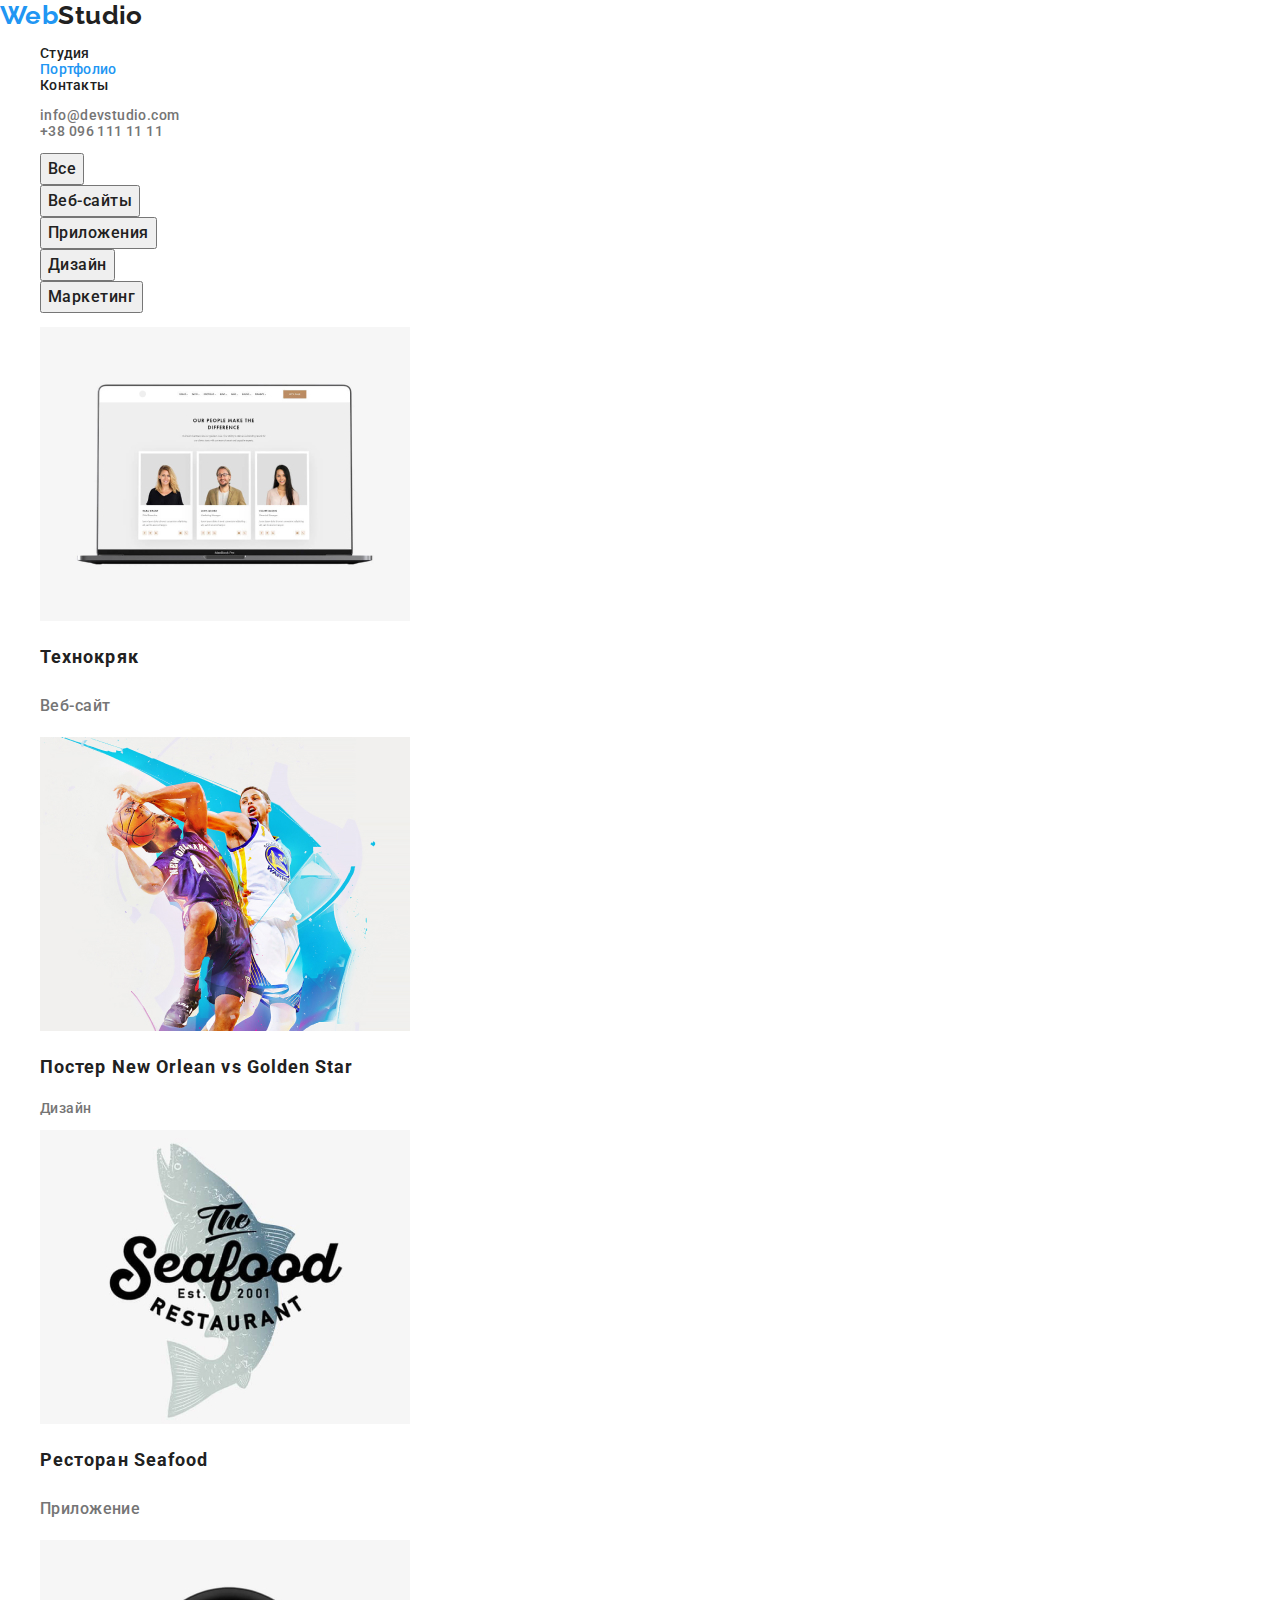
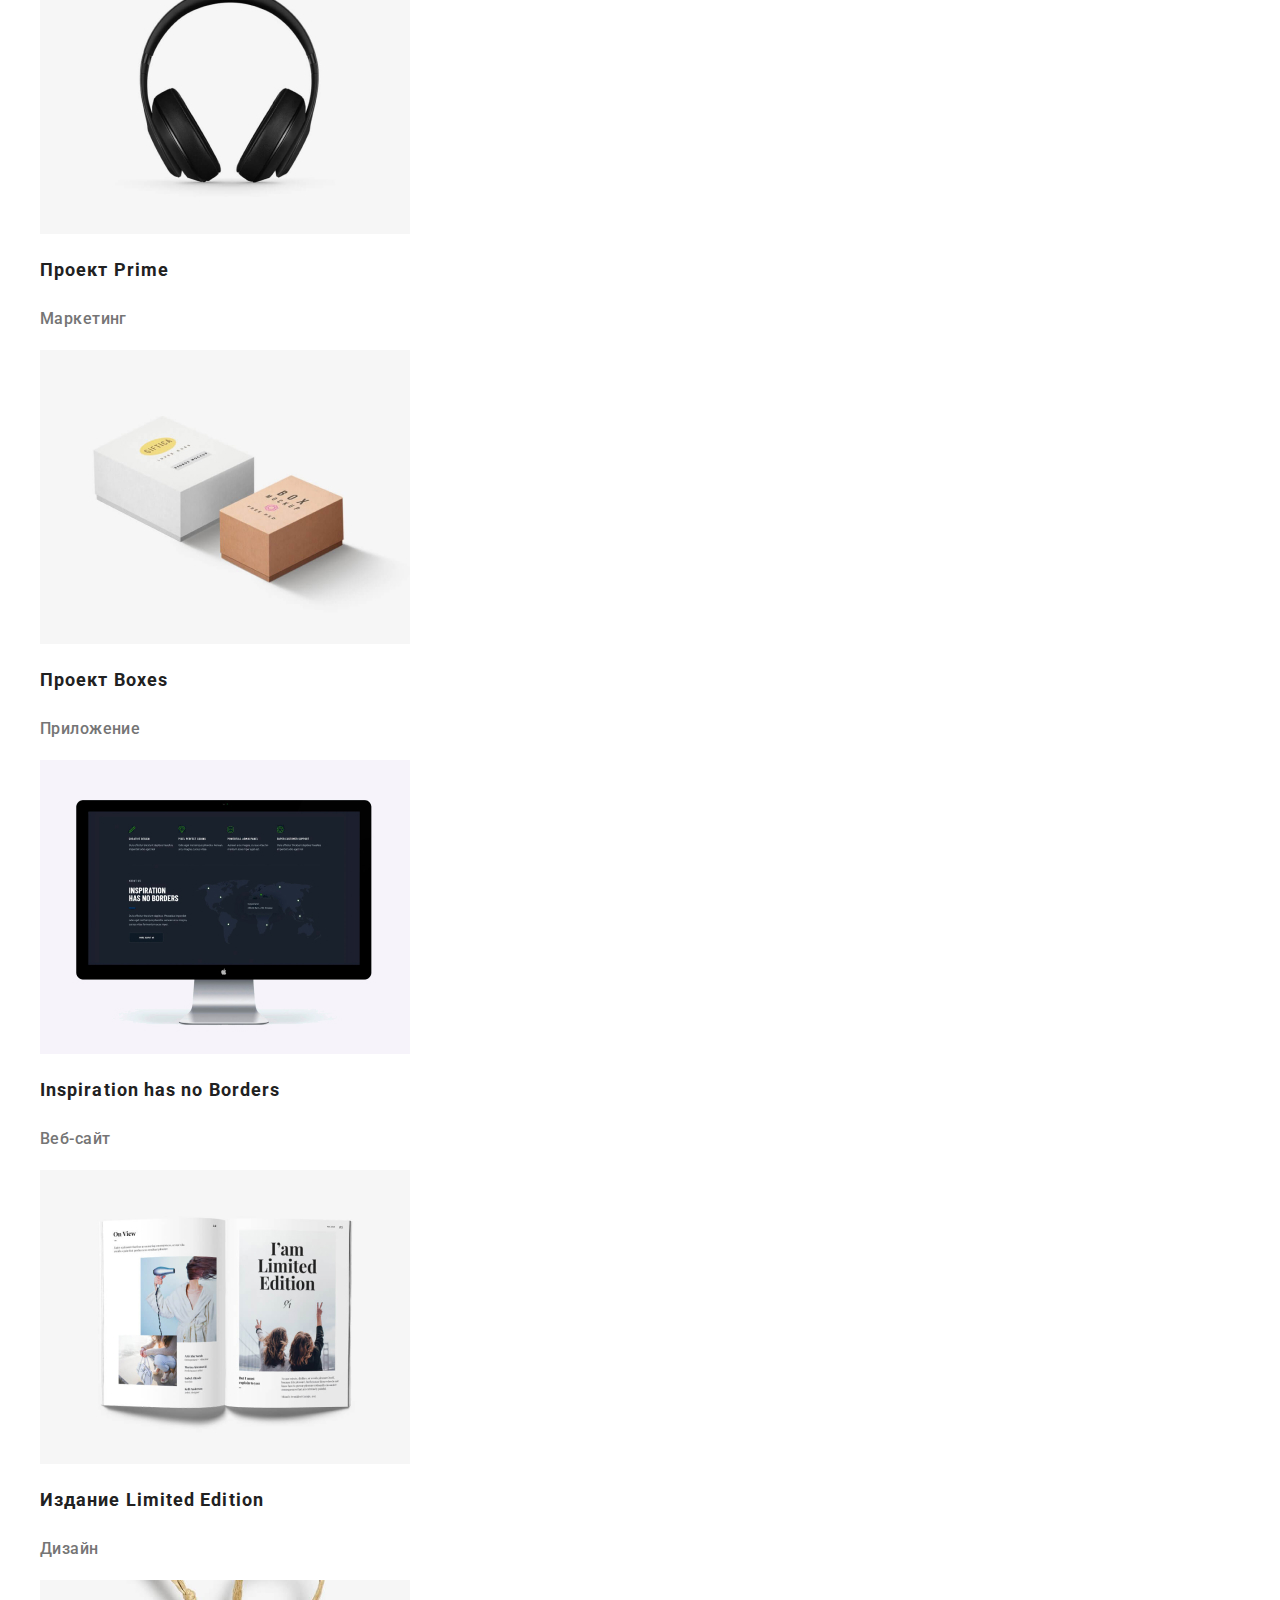
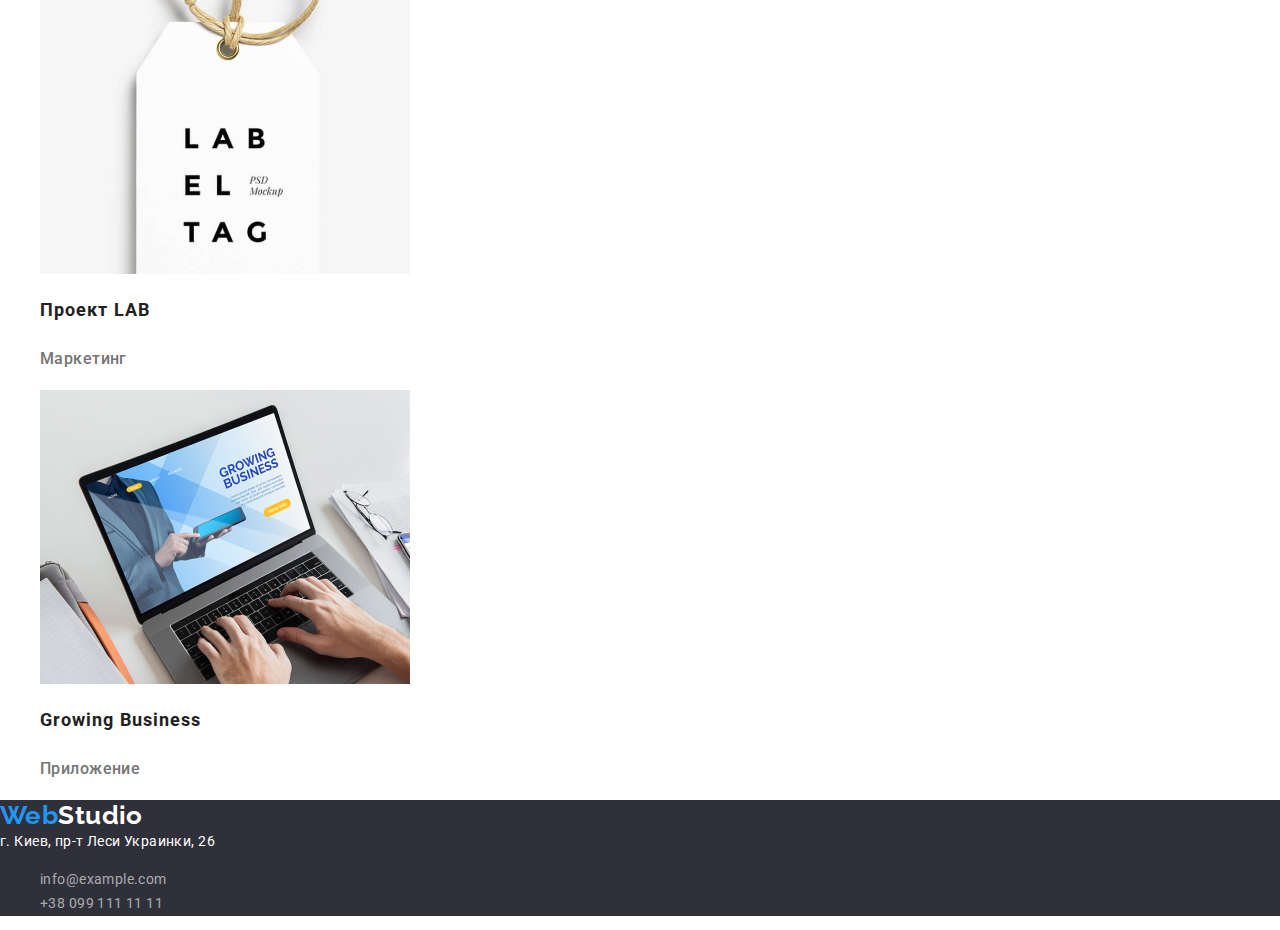
==== portfolio.html @ 25080ac5 "Копирует файлы с 2 ДЗ" ====
<!DOCTYPE html>
<html lang="ru">
<head>
    <meta charset="UTF-8">
    <meta name="viewport" content="width=device-width, initial-scale=1.0">
    <title>Portfolio</title>
    <link rel="stylesheet" href="https://cdnjs.cloudflare.com/ajax/libs/modern-normalize/1.0.0/modern-normalize.min.css">
    <link rel="preconnect" href="https://fonts.gstatic.com">
    <link href="https://fonts.googleapis.com/css2?family=Raleway:wght@700&family=Roboto:wght@400;500;700;900&display=swap"
        rel="stylesheet">
    <link rel="stylesheet" href="./css/styles.css">
</head>
<body>
    <header>
    
        <nav>
            <a href="./index.html" class="logo list"> <span class="blue">Web</span>Studio</a>
            <ul class="site-nav list">
                <li>
                    <a href="./index.html" class="link list">Студия</a>
                </li>
                <li>
                    <a href="./Portfolio.html" class="link current list">Портфолио</a>
                </li>
                <li>
                    <a href="" class="link list">Контакты</a>
                </li>
            </ul>
        </nav>
    
        <ul class="auth-nav list">
            <li>
                <a href="mailto:info@devstudio.com" class="contacts-top list">info@devstudio.com</a>
            </li>
            <li>
                <a href="tel:380961111111" class="contacts-top list">+38 096 111 11 11</a>
            </li>
        </ul>
    </header>
    <main>

        <section class="section">
            <h1 class="title-none">Портфолио</h1>

            <!-- Кнопки-фильтры -->
            <ul class="radio-button list">
                <li>
                    <button type="button" class="filter">Все</button>
                </li>
                <li>
                    <button type="button" class="filter">Веб-сайты</button>
                </li>
                <li>
                    <button type="button" class="filter">Приложения</button>
                </li>
                <li>
                    <button type="button" class="filter">Дизайн</button>
                </li>
                <li>
                    <button type="button" class="filter">Маркетинг</button>
                </li>
            </ul>

            <!-- Примеры -->
            <ul class="portfolio list">
                <li>
                    <a href="" class="portfolio-example list">
                        <img src="./images/Tech-crack.jpg" alt="Ноутбук на котором открыт сайт" width="370">
                        <h2 class="project-name">Технокряк</h2>
                        <p class="text project-type">Веб-сайт</p>
                    </a>
                </li>
                <li>
                    <a href="" class="portfolio-example list">
                        <img src="./images/Poster.jpg" alt="Постер с двумя баскетболистами" width="370">
                        <h2 class="project-name">Постер New Orlean vs Golden Star</h2>
                        <p class="text">Дизайн</p>
                    </a>
                </li>
                <li>
                    <a href="" class="portfolio-example list">
                        <img src="./images/Restaurant.jpg" alt="Логотип ресторана в форме рыбы  " width="370">
                        <h2 class="project-name">Ресторан Seafood</h2>
                        <p class="text project-type">Приложение</p>
                    </a>
                </li>
                <li>
                    <a href="" class="portfolio-example list">
                        <img src="./images/Project-Prime.jpg" alt="Наущники набалдашники" width="370">
                        <h2 class="project-name">Проект Prime</h2>
                        <p class="text project-type">Маркетинг</p>
                    </a>
                </li>
                <li>
                    <a href="" class="portfolio-example list">
                        <img src="./images/Project-Boxes.jpg" alt="Две коробки" width="370">
                        <h2 class="project-name">Проект Boxes</h2>
                        <p class="text project-type">Приложение</p>
                    </a>
                </li>
                <li>
                    <a href="" class="portfolio-example list">
                        <img src="./images/Inspiration.jpg" alt="Монитор компютера" width="370">
                        <h2 class="project-name">Inspiration has no Borders</h2>
                        <p class="text project-type">Веб-сайт</p>
                    </a>
                </li>
                <li>
                    <a href="" class="portfolio-example list">
                        <img src="./images/Edition.jpg" alt="Журнал" width="370">
                        <h2 class="project-name">Издание Limited Edition</h2>
                        <p class="text project-type">Дизайн</p>
                    </a>
                </li>
                <li>
                    <a href="" class="portfolio-example list">
                        <img src="./images/Project-LAB.jpg" alt="Бирка" width="370">
                        <h2 class="project-name">Проект LAB</h2>
                        <p class="text project-type">Маркетинг</p>
                    </a>
                </li>
                <li>
                    <a href="" class="portfolio-example list">
                        <img src="./images/Growing.jpg" alt="Руки печатающие на ноутбуке" width="370">
                        <h2 class="project-name">Growing Business</h2>
                        <p class="text project-type">Приложение</p>
                    </a>
                </li>
            </ul>

        </section>
    </main>

    <footer class="footer">
        <a href="./index.html" class="logo bottom list"> <span class="blue">Web</span>Studio</a>
    
        <address class="address">
            г. Киев, пр-т Леси Украинки, 26
        </address>
    
        <ul class="contacts list">
            <li>
                <a href="mailto:info@example.com" class="address contacts-text list">info@example.com</a>
            </li>
            <li>
                <a href="tel:380991111111" class="address contacts-text list">+38 099 111 11 11</a>
            </li>
        </ul>
    
    </footer>

</body>
</html>
---- css/styles.css ----
:root {
  --primary-text-color: #212121;
  --text-color: #757575;
  --accent-color: #2196f3;
  --primary-white-color: #ffffff;
  --another-color: rgba(255, 255, 255, 0.6);
  --secondary-bg-color: #f5f4fa;
  --another-bg-color: #2f303a;

  --primary-font-size: 14px;
  --special-font-weight: 500;
}

body {
  background-color: var(--primary-white-color);
  color: var(--primary-text-color);

  font-size: var(--primary-font-size);
  font-weight: var(--special-font-weight);
  font-family: Roboto, sans-serif;
  letter-spacing: 0.03em;
}

/*Для сброса*/
.list {
  list-style: none;
  text-decoration: none;
}

/*Для скрытия*/
.title-none {
  display: none;
}

/*Логотип*/
.logo {
  color: var(--primary-text-color);
  font-family: Raleway, cursive;

  font-weight: 700;
  font-size: 26px;
  line-height: 1.19;
}

.logo .blue {
  color: var(--accent-color);
}

.logo.bottom {
  color: var(--primary-white-color);
}

/*Навигация сайта*/
.site-nav .link {
  color: var(--primary-text-color);

  line-height: 1.14px;
  letter-spacing: 0.02em;
}

.site-nav .link:hover,
.site-nav .link:focus {
  color: var(--accent-color);
}

.site-nav .link.current {
  color: var(--accent-color);
}

/*Контакты в хедере*/
.contacts-top:hover,
.contacts-top:focus {
  color: var(--accent-color);
}

.contacts-top {
  color: var(--text-color);
}

/*Герой*/
.hero-title {
  color: var(--primary-white-color);

  font-weight: 900;
  font-size: 44px;
  line-height: 1.36;
  text-align: center;
  letter-spacing: 0.06em;
  text-transform: uppercase;
}

.hero {
  background-color: var(--another-bg-color);
}

/*Секции*/
.text {
  color: var(--text-color);
}

.section.team {
  background-color: var(--secondary-bg-color);
}

.team .card {
  background-color: var(--primary-white-color);
}

.section-title {
  font-size: 36px;
  line-height: 1.67;
  text-align: center;
}

.title {
  font-size: inherit;
  line-height: 1.14;
  text-transform: uppercase;
}

.text.quality {
  font-weight: 400;
  line-height: 1.71;
}

.card {
  font-weight: 400;
  font-size: 16px;
  line-height: 1.18;
  text-align: center;
}
.team-name {
  font-weight: var(--special-font-weight);
  font-size: 16px;
}

/*Футер*/
.footer {
  background-color: var(--another-bg-color);
}

.address {
  color: var(--primary-white-color);

  font-style: normal;
  font-weight: 400;
  line-height: 1.71;
}

.address.contacts-text {
  color: var(--another-color);
}

.contacts-text:hover,
.contacts-text:focus {
  color: var(--accent-color);
}

/*Кнопки*/
.button {
  color: var(--primary-white-color);
  background-color: var(--accent-color);

  font-family: inherit;
  font-weight: 700;
  font-size: 16px;
  line-height: 1.87;
  text-align: center;
  letter-spacing: 0.06em;
}

.radio-button {
  background-color: var(--primary-white-color);
}

.radio-button .filter {
  color: var(--primary-text-color);

  font-family: inherit;
  font-weight: var(--special-font-weight);
  font-size: 16px;
  line-height: 1.62;
  letter-spacing: 0.03em;
}

.filter:hover,
.filter:focus {
  background-color: var(--accent-color);
  color: var(--primary-white-color);
}

/*Карточки портфолио*/
.portfolio-example {
  color: var(--primary-text-color);
  background-color: var(--primary-white-color);
}

.project-name {
  font-size: 18px;
  line-height: 2;
  letter-spacing: 0.06em;
}

.project-type {
  font-size: 16px;
  line-height: 1.87;
}
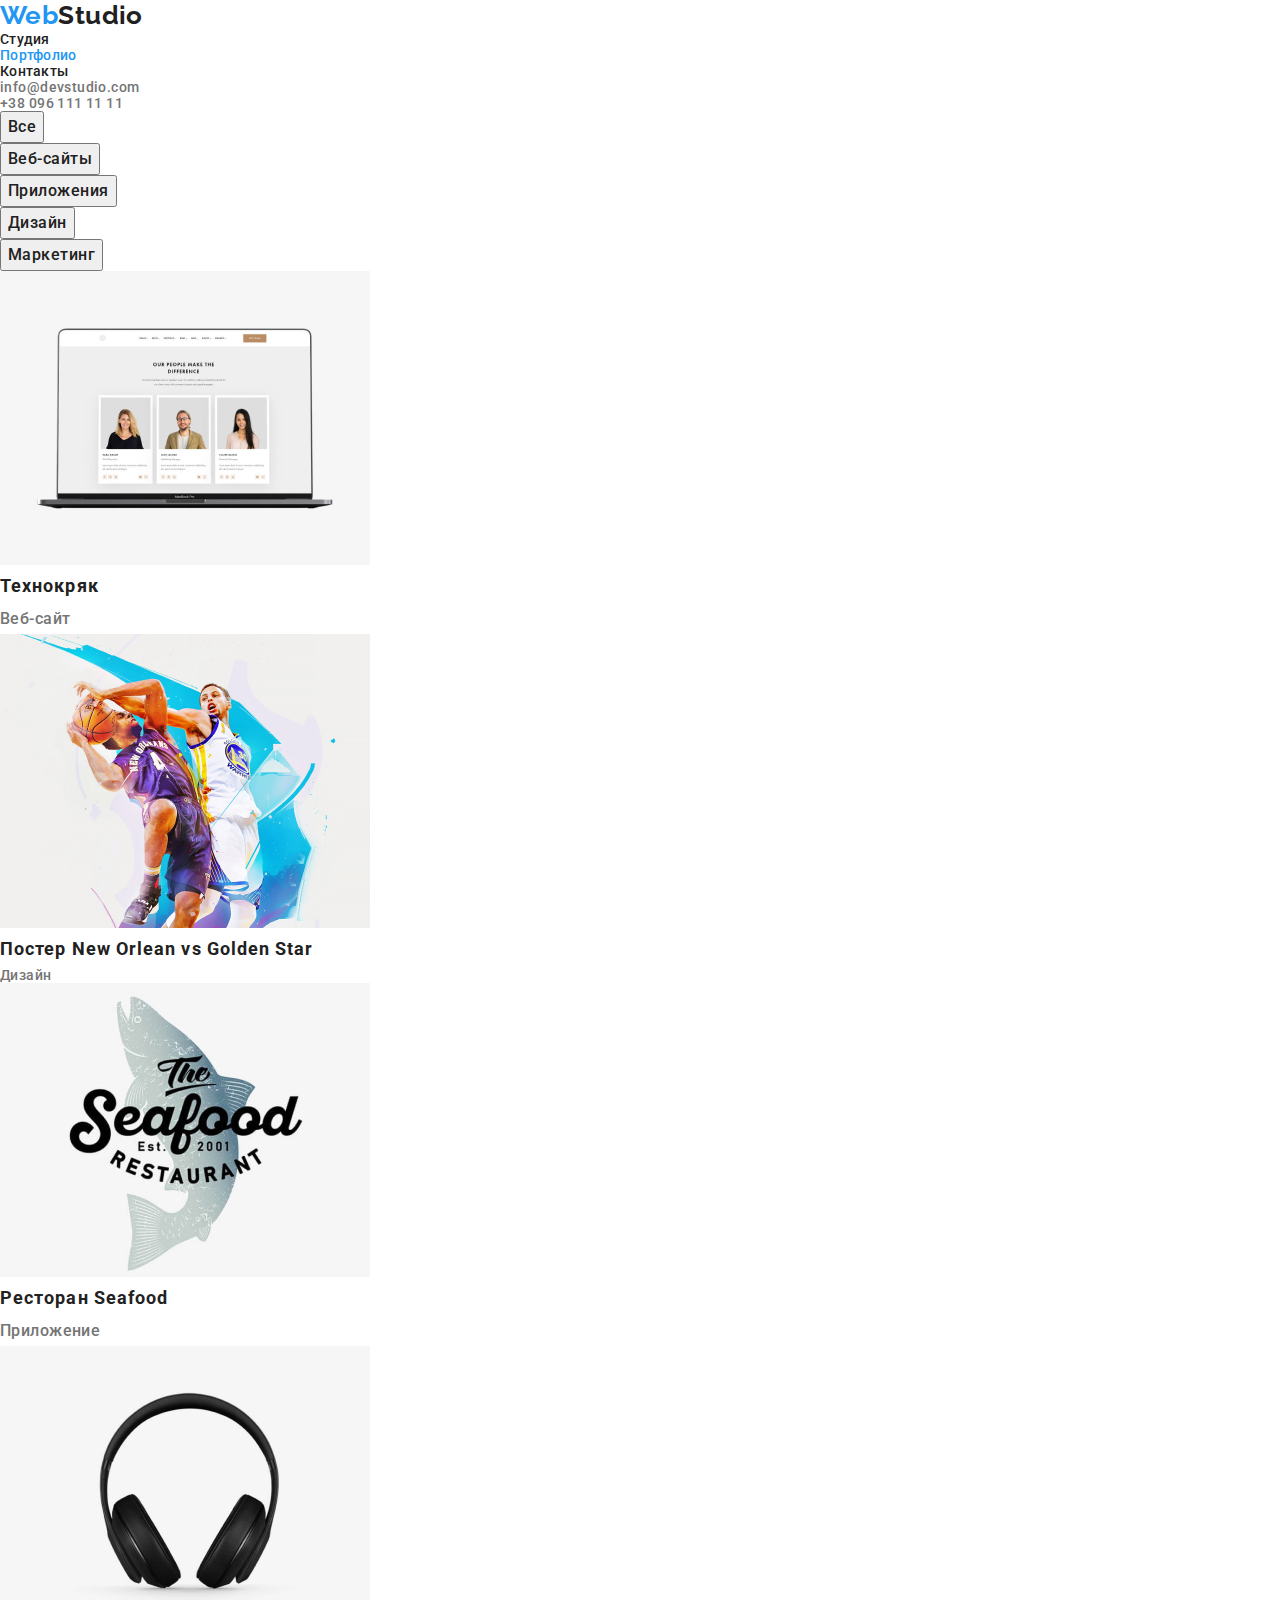
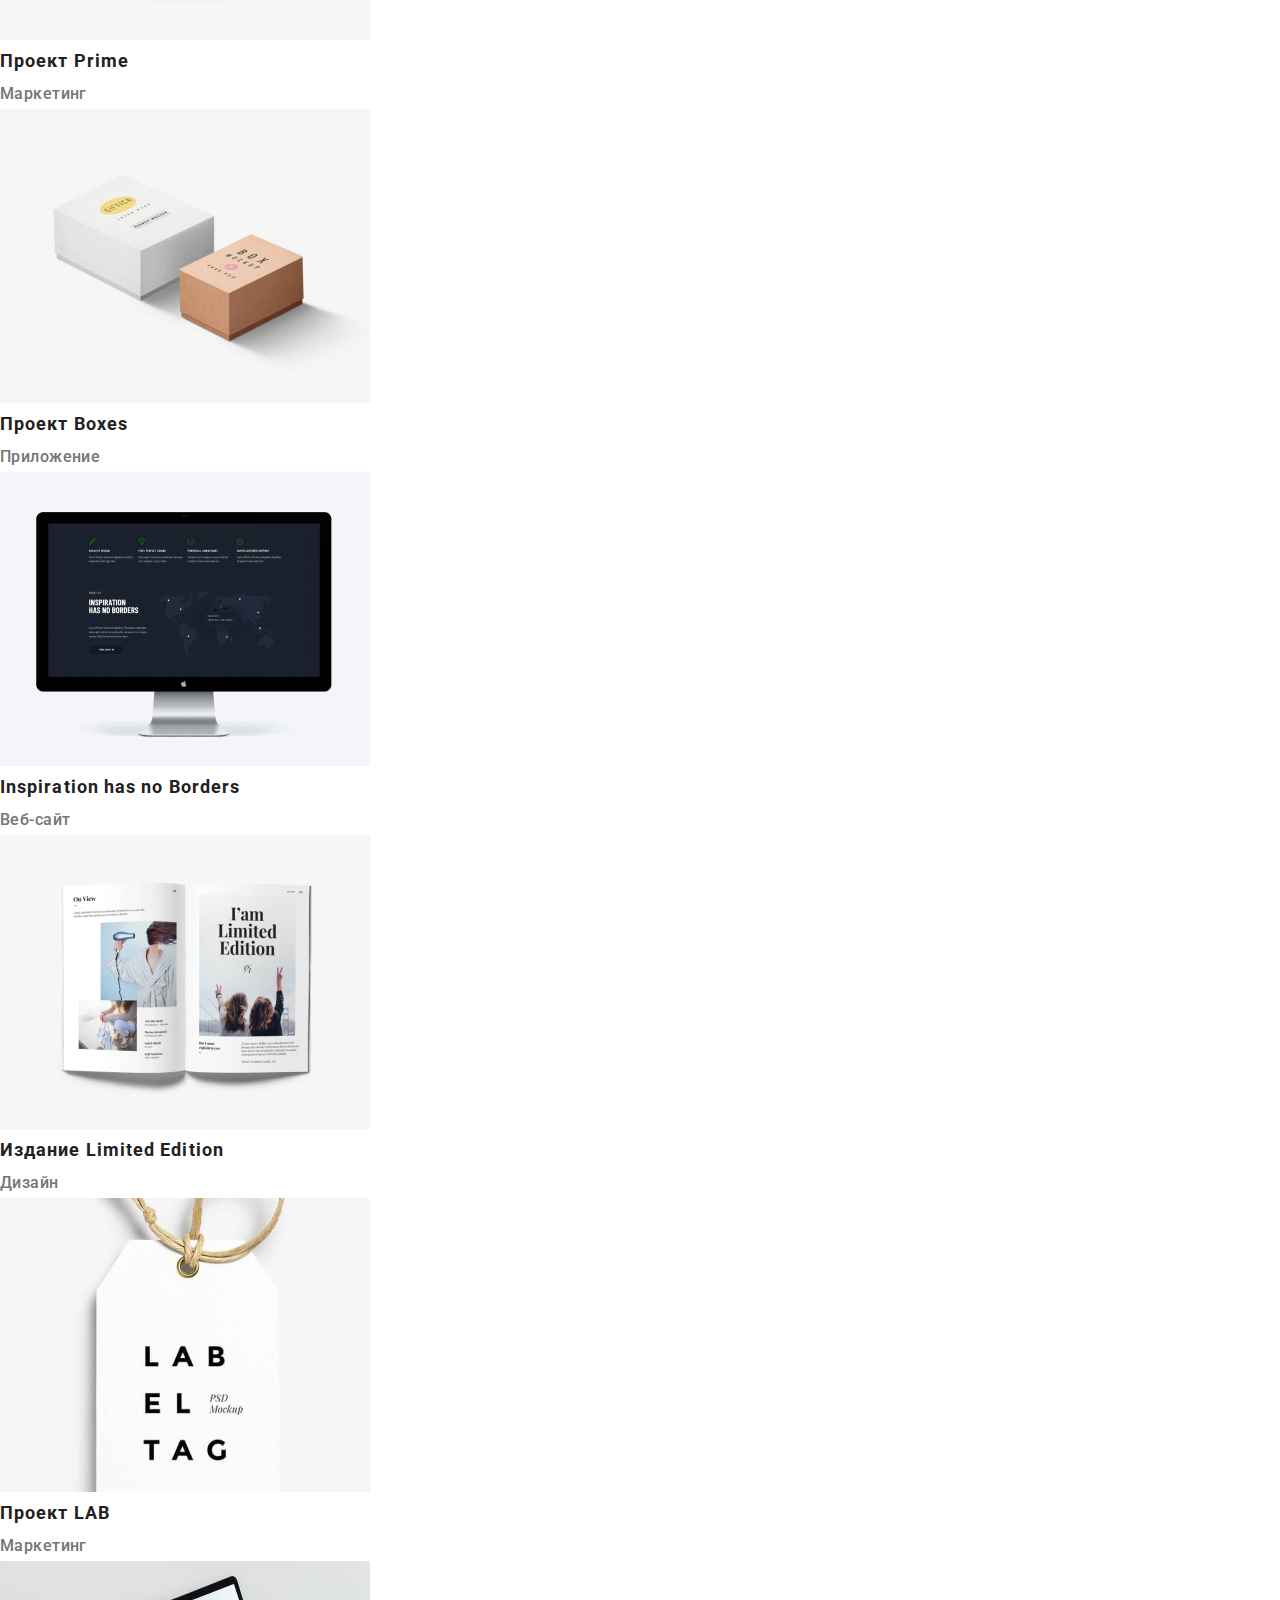
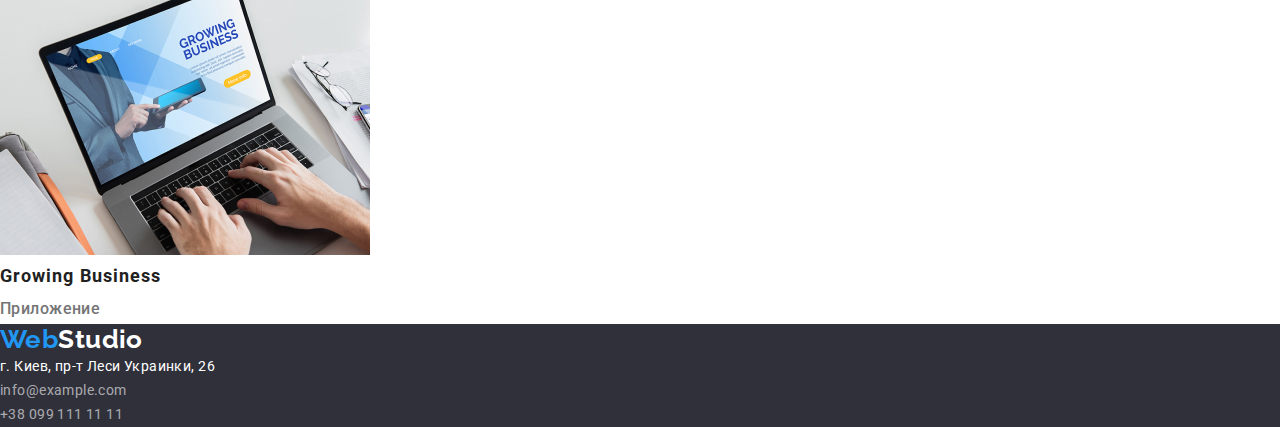
==== commit 7484e135: "CSS reset" ====
--- a/portfolio.html
+++ b/portfolio.html
@@ -40,7 +40,7 @@
     <main>
 
         <section class="section">
-            <h1 class="title-none">Портфолио</h1>
+            <h1 class="visually-hidden">Портфолио</h1>
 
             <!-- Кнопки-фильтры -->
             <ul class="radio-button list">
--- a/css/styles.css
+++ b/css/styles.css
@@ -21,6 +21,20 @@
   letter-spacing: 0.03em;
 }
 
+ul {
+  margin-top: 0;
+  margin-bottom: 0;
+  padding-left: 0;
+}
+
+h1,
+h2,
+h3,
+p {
+  margin-top: 0;
+  margin-bottom: 0;
+}
+
 /*Для сброса*/
 .list {
   list-style: none;
@@ -28,8 +42,12 @@
 }
 
 /*Для скрытия*/
-.title-none {
-  display: none;
+.visually-hidden {
+  position: absolute;
+  clip: rect(0 0 0 0);
+  width: 1px;
+  height: 1px;
+  margin: -1px;
 }
 
 /*Логотип*/
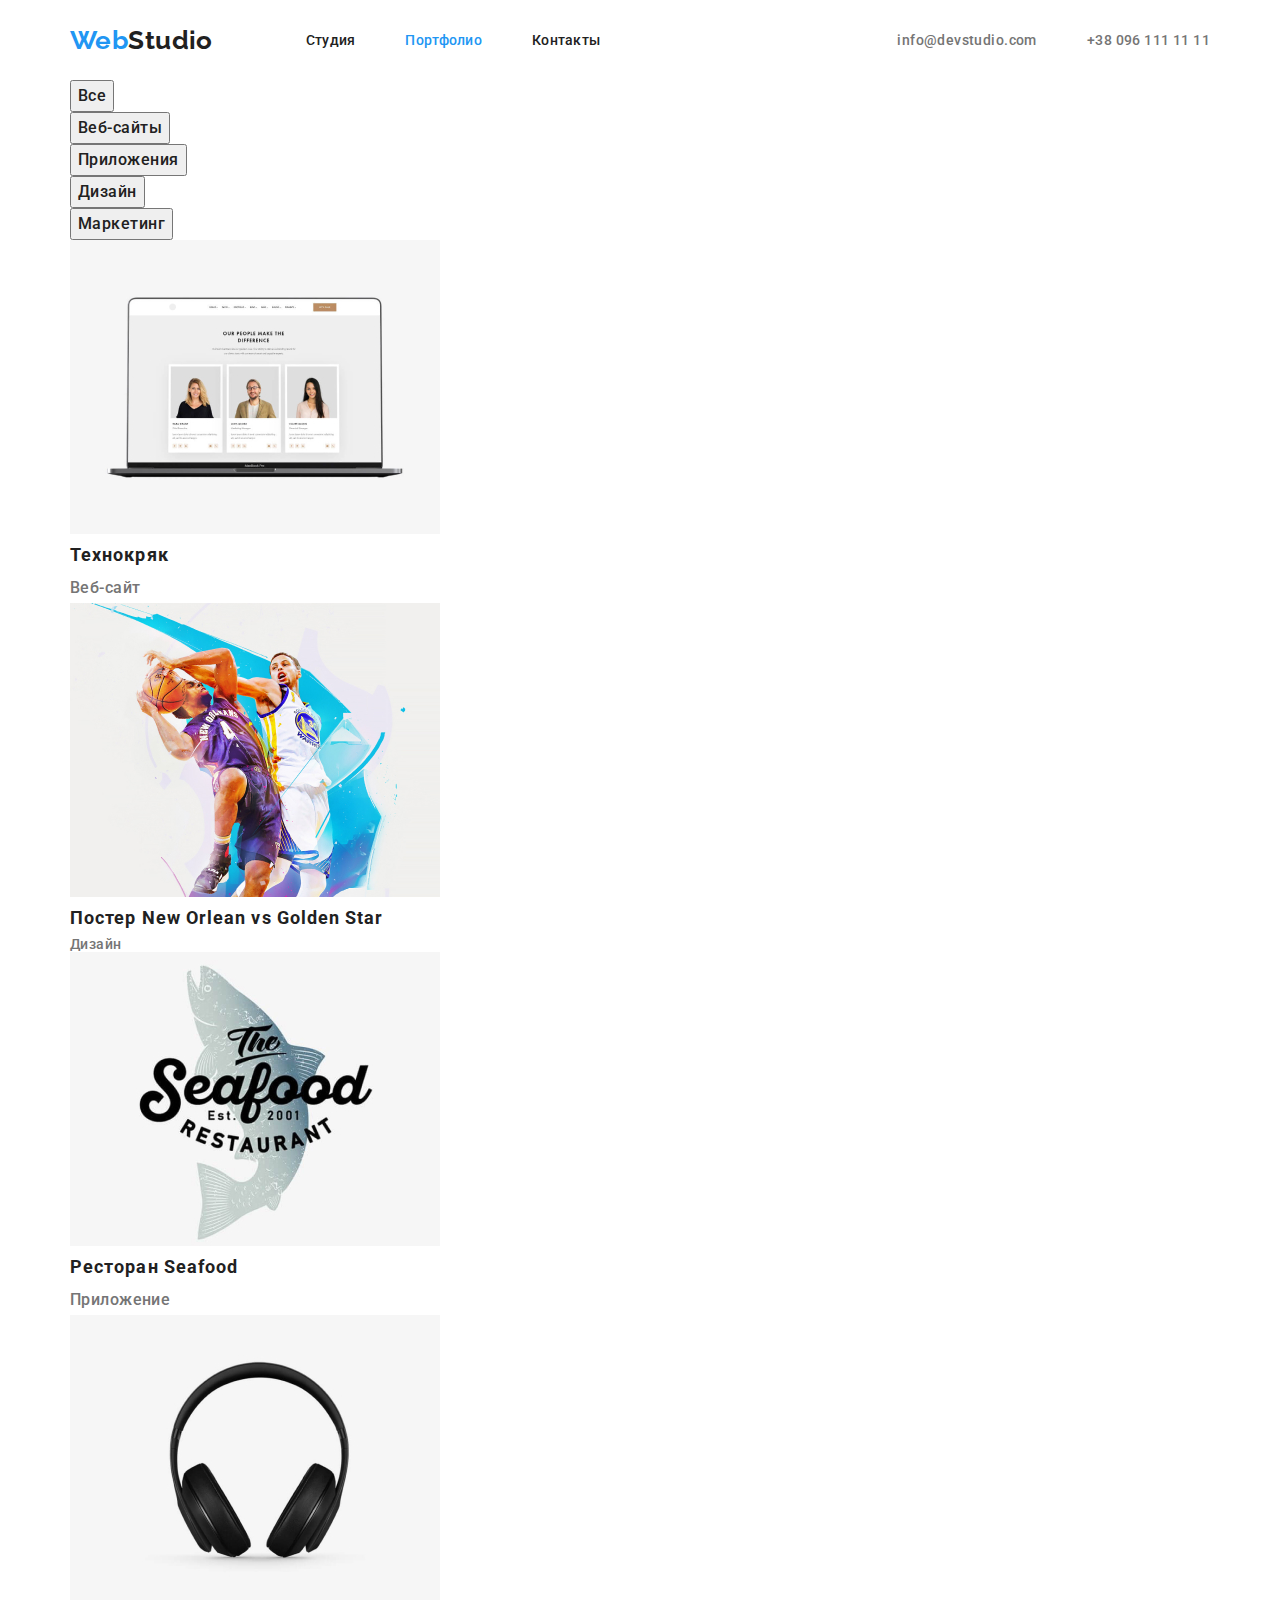
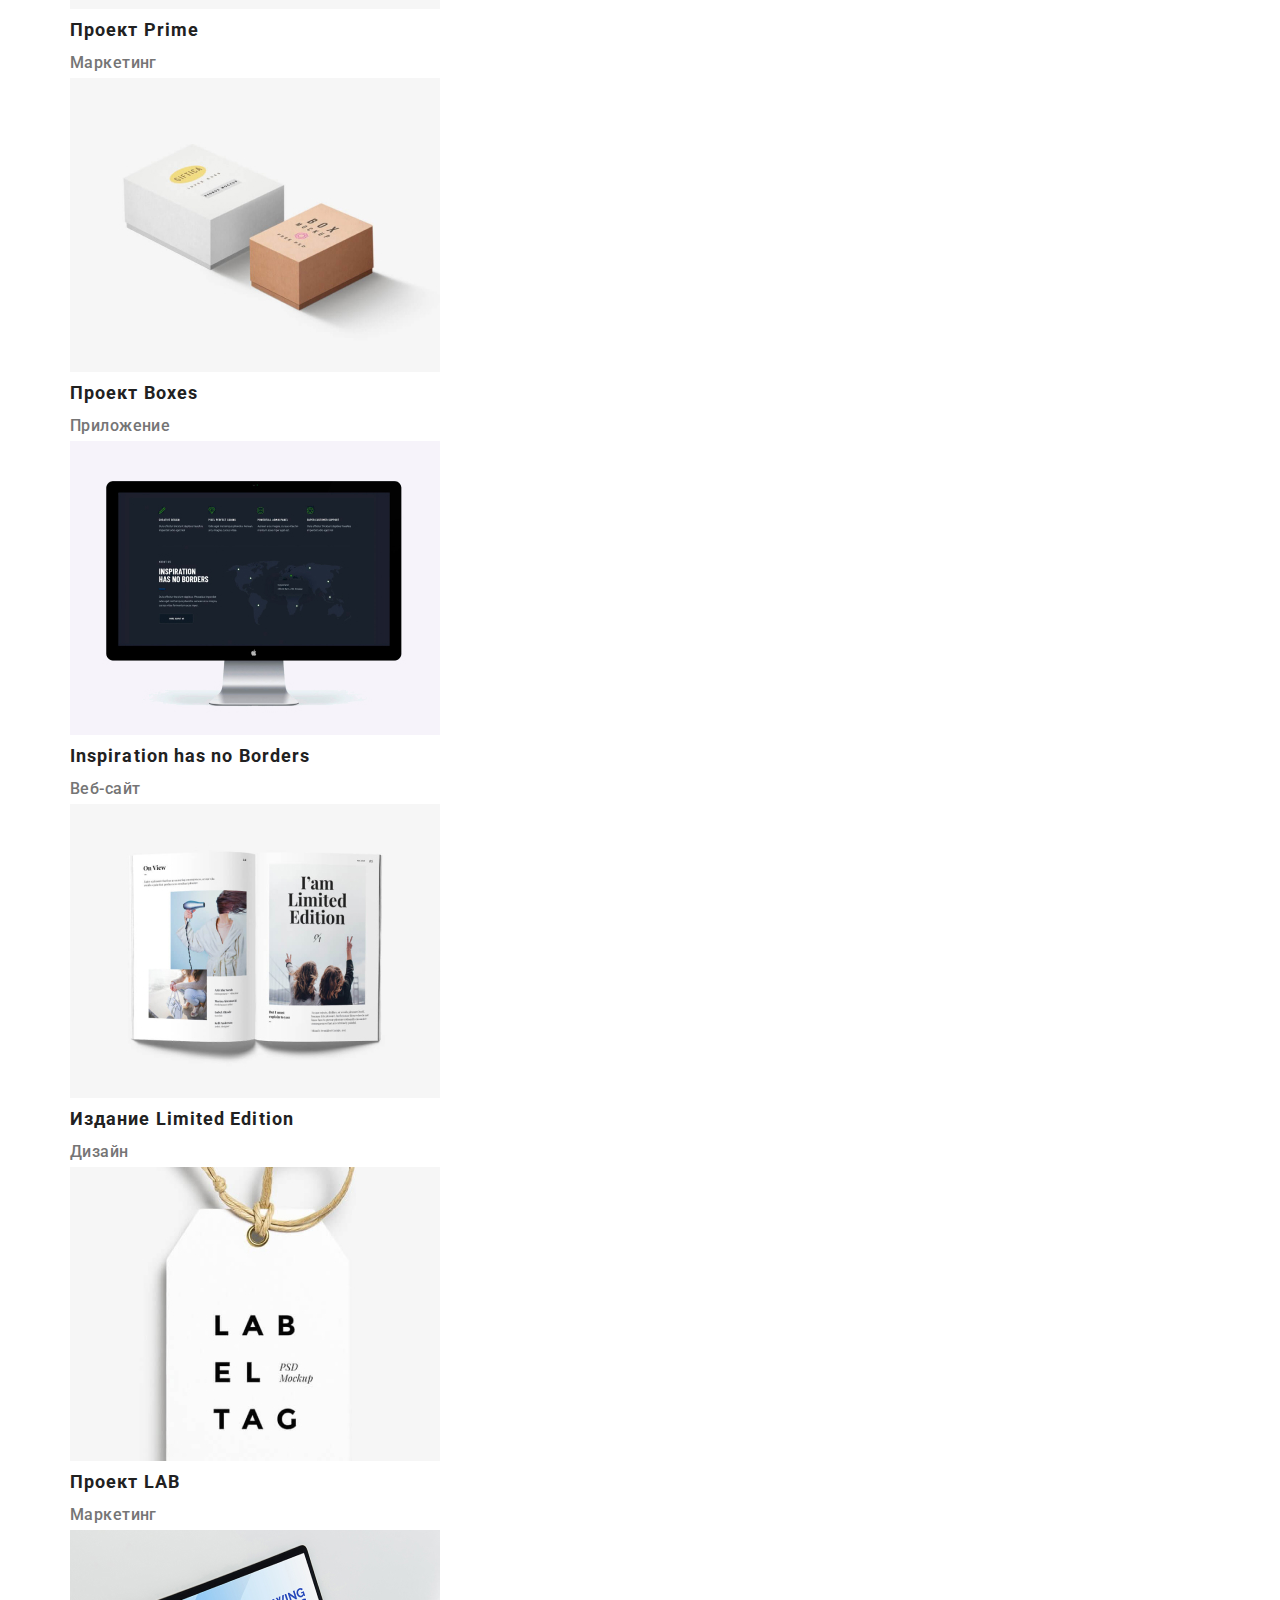
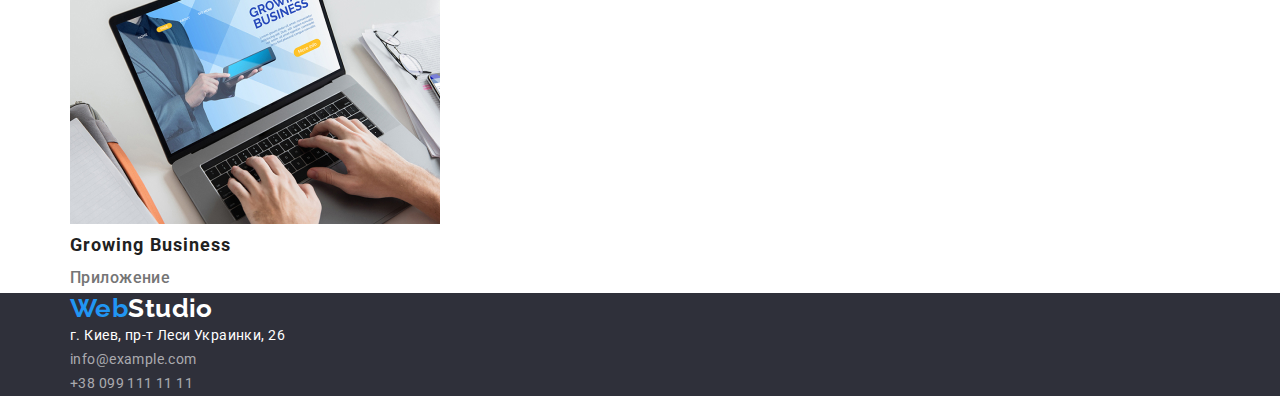
==== commit 0b73abf7: "Оформляет header по ДЗ 3" ====
--- a/portfolio.html
+++ b/portfolio.html
@@ -11,142 +11,147 @@
     <link rel="stylesheet" href="./css/styles.css">
 </head>
 <body>
-    <header>
-    
-        <nav>
-            <a href="./index.html" class="logo list"> <span class="blue">Web</span>Studio</a>
-            <ul class="site-nav list">
-                <li>
-                    <a href="./index.html" class="link list">Студия</a>
-                </li>
-                <li>
-                    <a href="./Portfolio.html" class="link current list">Портфолио</a>
-                </li>
-                <li>
-                    <a href="" class="link list">Контакты</a>
-                </li>
-            </ul>
-        </nav>
-    
-        <ul class="auth-nav list">
-            <li>
-                <a href="mailto:info@devstudio.com" class="contacts-top list">info@devstudio.com</a>
-            </li>
-            <li>
-                <a href="tel:380961111111" class="contacts-top list">+38 096 111 11 11</a>
-            </li>
-        </ul>
+    <header class="header">
+        <div class="container">
+            <nav class="common-nav">
+                <a href="./index.html" class="logo top list"> <span class="blue">Web</span>Studio</a>
+                <ul class="site-nav list">
+                    <li class="item">
+                        <a href="./index.html" class="link list">Студия</a>
+                    </li>
+                    <li class="item">
+                        <a href="./Portfolio.html" class="link current list">Портфолио</a>
+                    </li>
+                    <li class="item">
+                        <a href="" class="link list">Контакты</a>
+                    </li>
+                </ul>
+
+                <ul class="auth-nav list">
+                    <li class="item">
+                        <a href="mailto:info@devstudio.com" class="contacts-top list">info@devstudio.com</a>
+                    </li>
+                    <li class="item">
+                        <a href="tel:380961111111" class="contacts-top list">+38 096 111 11 11</a>
+                    </li>
+                </ul>
+            </nav>
+        
+        </div>
     </header>
+
     <main>
 
         <section class="section">
-            <h1 class="visually-hidden">Портфолио</h1>
+            <div class="container">
+                <h1 class="visually-hidden">Портфолио</h1>
 
-            <!-- Кнопки-фильтры -->
-            <ul class="radio-button list">
-                <li>
-                    <button type="button" class="filter">Все</button>
-                </li>
-                <li>
-                    <button type="button" class="filter">Веб-сайты</button>
-                </li>
-                <li>
-                    <button type="button" class="filter">Приложения</button>
-                </li>
-                <li>
-                    <button type="button" class="filter">Дизайн</button>
-                </li>
-                <li>
-                    <button type="button" class="filter">Маркетинг</button>
-                </li>
-            </ul>
+                <!-- Кнопки-фильтры -->
+                <ul class="radio-button list">
+                    <li>
+                        <button type="button" class="filter">Все</button>
+                    </li>
+                    <li>
+                        <button type="button" class="filter">Веб-сайты</button>
+                    </li>
+                    <li>
+                        <button type="button" class="filter">Приложения</button>
+                    </li>
+                    <li>
+                        <button type="button" class="filter">Дизайн</button>
+                    </li>
+                    <li>
+                        <button type="button" class="filter">Маркетинг</button>
+                    </li>
+                </ul>
 
-            <!-- Примеры -->
-            <ul class="portfolio list">
-                <li>
-                    <a href="" class="portfolio-example list">
-                        <img src="./images/Tech-crack.jpg" alt="Ноутбук на котором открыт сайт" width="370">
-                        <h2 class="project-name">Технокряк</h2>
-                        <p class="text project-type">Веб-сайт</p>
-                    </a>
-                </li>
-                <li>
-                    <a href="" class="portfolio-example list">
-                        <img src="./images/Poster.jpg" alt="Постер с двумя баскетболистами" width="370">
-                        <h2 class="project-name">Постер New Orlean vs Golden Star</h2>
-                        <p class="text">Дизайн</p>
-                    </a>
-                </li>
-                <li>
-                    <a href="" class="portfolio-example list">
-                        <img src="./images/Restaurant.jpg" alt="Логотип ресторана в форме рыбы  " width="370">
-                        <h2 class="project-name">Ресторан Seafood</h2>
-                        <p class="text project-type">Приложение</p>
-                    </a>
-                </li>
-                <li>
-                    <a href="" class="portfolio-example list">
-                        <img src="./images/Project-Prime.jpg" alt="Наущники набалдашники" width="370">
-                        <h2 class="project-name">Проект Prime</h2>
-                        <p class="text project-type">Маркетинг</p>
-                    </a>
-                </li>
-                <li>
-                    <a href="" class="portfolio-example list">
-                        <img src="./images/Project-Boxes.jpg" alt="Две коробки" width="370">
-                        <h2 class="project-name">Проект Boxes</h2>
-                        <p class="text project-type">Приложение</p>
-                    </a>
-                </li>
-                <li>
-                    <a href="" class="portfolio-example list">
-                        <img src="./images/Inspiration.jpg" alt="Монитор компютера" width="370">
-                        <h2 class="project-name">Inspiration has no Borders</h2>
-                        <p class="text project-type">Веб-сайт</p>
-                    </a>
-                </li>
-                <li>
-                    <a href="" class="portfolio-example list">
-                        <img src="./images/Edition.jpg" alt="Журнал" width="370">
-                        <h2 class="project-name">Издание Limited Edition</h2>
-                        <p class="text project-type">Дизайн</p>
-                    </a>
-                </li>
-                <li>
-                    <a href="" class="portfolio-example list">
-                        <img src="./images/Project-LAB.jpg" alt="Бирка" width="370">
-                        <h2 class="project-name">Проект LAB</h2>
-                        <p class="text project-type">Маркетинг</p>
-                    </a>
-                </li>
-                <li>
-                    <a href="" class="portfolio-example list">
-                        <img src="./images/Growing.jpg" alt="Руки печатающие на ноутбуке" width="370">
-                        <h2 class="project-name">Growing Business</h2>
-                        <p class="text project-type">Приложение</p>
-                    </a>
-                </li>
-            </ul>
-
+                <!-- Примеры -->
+                <ul class="portfolio list">
+                    <li>
+                        <a href="" class="portfolio-example list">
+                            <img src="./images/Tech-crack.jpg" alt="Ноутбук на котором открыт сайт" width="370">
+                            <h2 class="project-name">Технокряк</h2>
+                            <p class="text project-type">Веб-сайт</p>
+                        </a>
+                    </li>
+                    <li>
+                        <a href="" class="portfolio-example list">
+                            <img src="./images/Poster.jpg" alt="Постер с двумя баскетболистами" width="370">
+                            <h2 class="project-name">Постер New Orlean vs Golden Star</h2>
+                            <p class="text">Дизайн</p>
+                        </a>
+                    </li>
+                    <li>
+                        <a href="" class="portfolio-example list">
+                            <img src="./images/Restaurant.jpg" alt="Логотип ресторана в форме рыбы  " width="370">
+                            <h2 class="project-name">Ресторан Seafood</h2>
+                            <p class="text project-type">Приложение</p>
+                        </a>
+                    </li>
+                    <li>
+                        <a href="" class="portfolio-example list">
+                            <img src="./images/Project-Prime.jpg" alt="Наущники набалдашники" width="370">
+                            <h2 class="project-name">Проект Prime</h2>
+                            <p class="text project-type">Маркетинг</p>
+                        </a>
+                    </li>
+                    <li>
+                        <a href="" class="portfolio-example list">
+                            <img src="./images/Project-Boxes.jpg" alt="Две коробки" width="370">
+                            <h2 class="project-name">Проект Boxes</h2>
+                            <p class="text project-type">Приложение</p>
+                        </a>
+                    </li>
+                    <li>
+                        <a href="" class="portfolio-example list">
+                            <img src="./images/Inspiration.jpg" alt="Монитор компютера" width="370">
+                            <h2 class="project-name">Inspiration has no Borders</h2>
+                            <p class="text project-type">Веб-сайт</p>
+                        </a>
+                    </li>
+                    <li>
+                        <a href="" class="portfolio-example list">
+                            <img src="./images/Edition.jpg" alt="Журнал" width="370">
+                            <h2 class="project-name">Издание Limited Edition</h2>
+                            <p class="text project-type">Дизайн</p>
+                        </a>
+                    </li>
+                    <li>
+                        <a href="" class="portfolio-example list">
+                            <img src="./images/Project-LAB.jpg" alt="Бирка" width="370">
+                            <h2 class="project-name">Проект LAB</h2>
+                            <p class="text project-type">Маркетинг</p>
+                        </a>
+                    </li>
+                    <li>
+                        <a href="" class="portfolio-example list">
+                            <img src="./images/Growing.jpg" alt="Руки печатающие на ноутбуке" width="370">
+                            <h2 class="project-name">Growing Business</h2>
+                            <p class="text project-type">Приложение</p>
+                        </a>
+                    </li>
+                </ul>
+            </div>
         </section>
     </main>
 
     <footer class="footer">
-        <a href="./index.html" class="logo bottom list"> <span class="blue">Web</span>Studio</a>
-    
-        <address class="address">
-            г. Киев, пр-т Леси Украинки, 26
-        </address>
-    
-        <ul class="contacts list">
-            <li>
-                <a href="mailto:info@example.com" class="address contacts-text list">info@example.com</a>
-            </li>
-            <li>
-                <a href="tel:380991111111" class="address contacts-text list">+38 099 111 11 11</a>
-            </li>
-        </ul>
-    
+        <div class="container">
+            <a href="./index.html" class="logo bottom list"> <span class="blue">Web</span>Studio</a>
+        
+            <address class="address">
+                г. Киев, пр-т Леси Украинки, 26
+            </address>
+        
+            <ul class="contacts list">
+                <li>
+                    <a href="mailto:info@example.com" class="address contacts-text list">info@example.com</a>
+                </li>
+                <li>
+                    <a href="tel:380991111111" class="address contacts-text list">+38 099 111 11 11</a>
+                </li>
+            </ul>
+        </div>
     </footer>
 
 </body>
--- a/css/styles.css
+++ b/css/styles.css
@@ -35,6 +35,13 @@
   margin-bottom: 0;
 }
 
+.container {
+  width: 1170px;
+  margin-left: auto;
+  margin-right: auto;
+  padding: 0 15px;
+}
+
 /*Для сброса*/
 .list {
   list-style: none;
@@ -60,6 +67,9 @@
   line-height: 1.19;
 }
 
+.logo.top {
+  margin-right: 93px;
+}
 .logo .blue {
   color: var(--accent-color);
 }
@@ -69,6 +79,25 @@
 }
 
 /*Навигация сайта*/
+.common-nav {
+  display: flex;
+  align-items: center;
+}
+
+.site-nav {
+  display: flex;
+}
+
+.common-nav .item:not(:last-child) {
+  margin-right: 50px;
+}
+
+.common-nav .item {
+  display: block;
+  padding-top: 32px;
+  padding-bottom: 32px;
+}
+
 .site-nav .link {
   color: var(--primary-text-color);
 
@@ -86,6 +115,11 @@
 }
 
 /*Контакты в хедере*/
+.auth-nav {
+  display: flex;
+  margin-left: auto;
+}
+
 .contacts-top:hover,
 .contacts-top:focus {
   color: var(--accent-color);
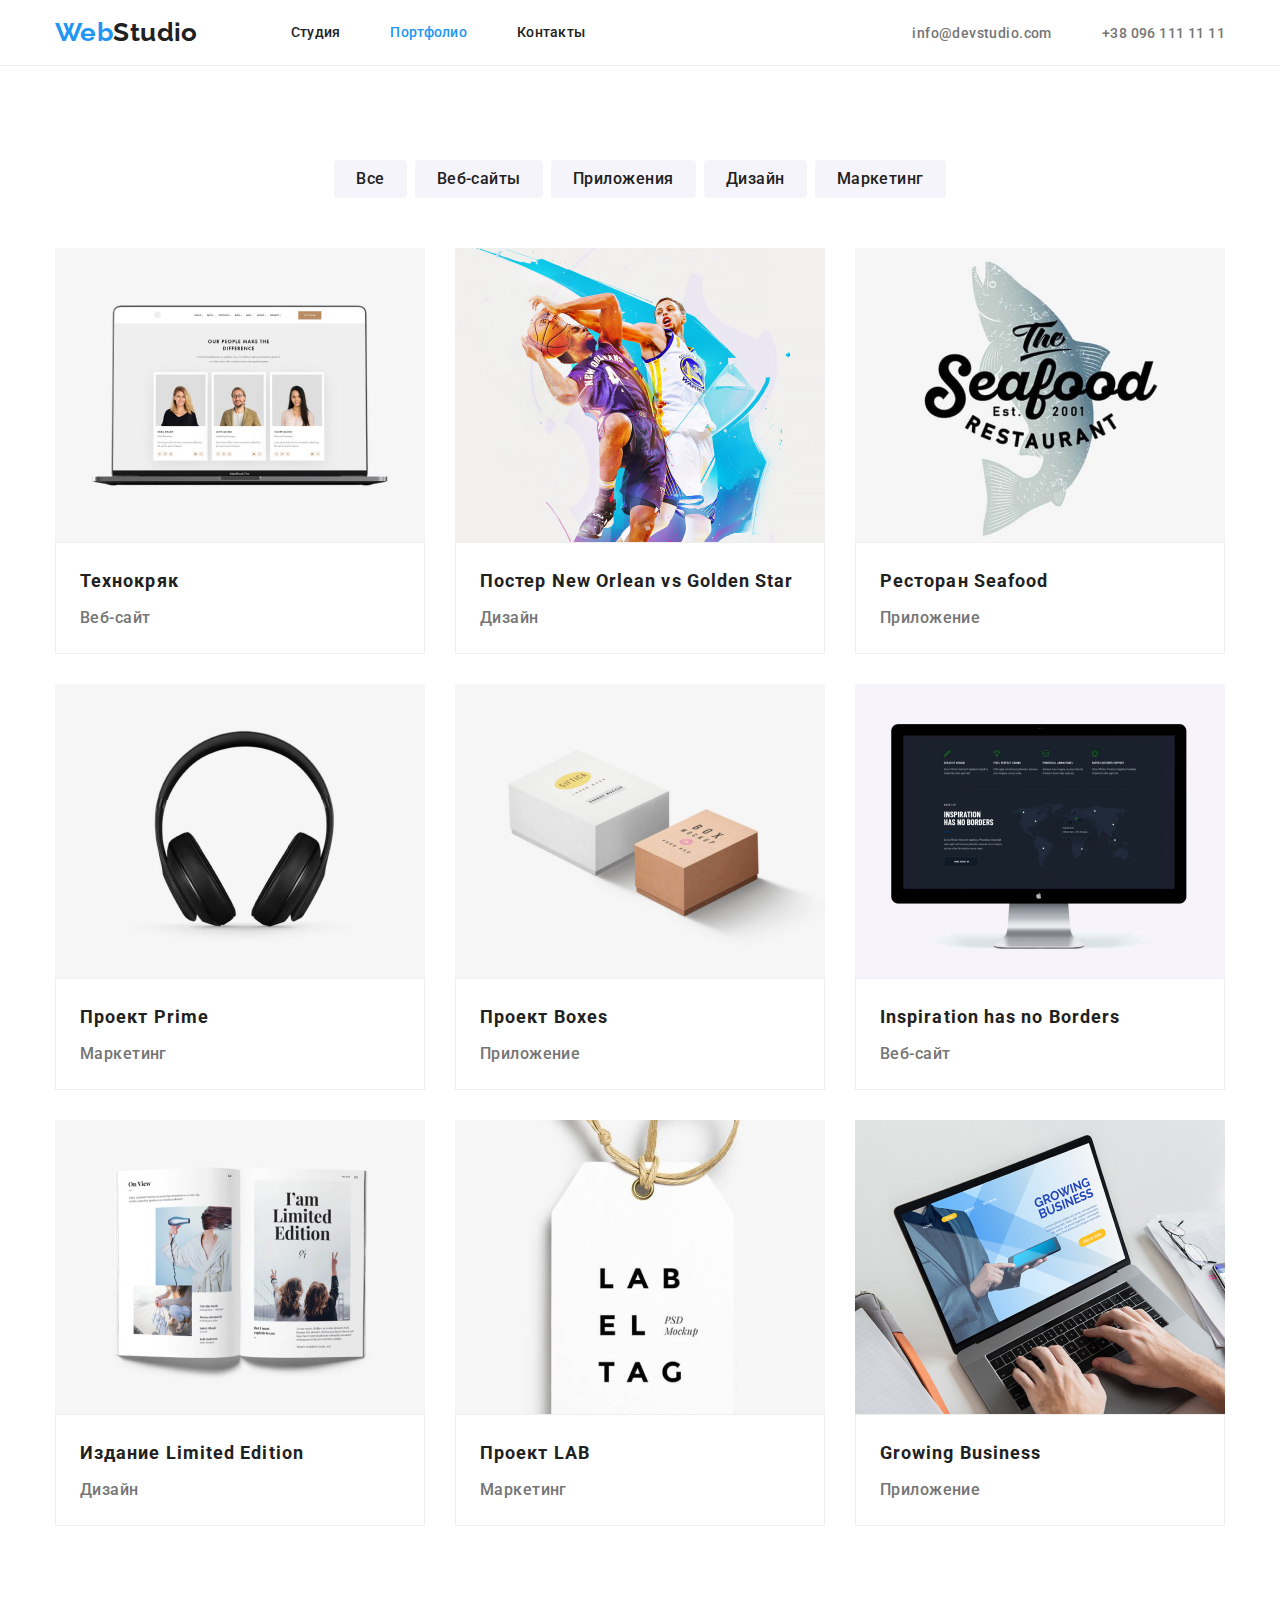
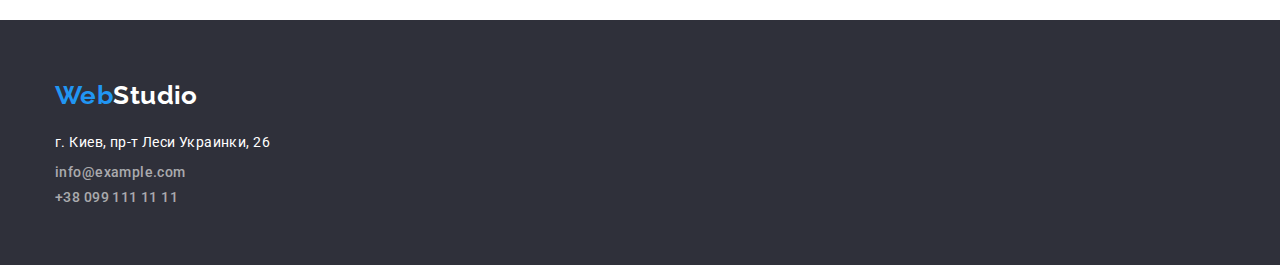
==== commit fdf87e4e: "Структурирует все согласно ДЗ 3" ====
--- a/portfolio.html
+++ b/portfolio.html
@@ -13,8 +13,8 @@
 <body>
     <header class="header">
         <div class="container">
+            <a href="./index.html" class="logo top list"> <span class="blue">Web</span>Studio</a>
             <nav class="common-nav">
-                <a href="./index.html" class="logo top list"> <span class="blue">Web</span>Studio</a>
                 <ul class="site-nav list">
                     <li class="item">
                         <a href="./index.html" class="link list">Студия</a>
@@ -26,108 +26,126 @@
                         <a href="" class="link list">Контакты</a>
                     </li>
                 </ul>
-
-                <ul class="auth-nav list">
-                    <li class="item">
-                        <a href="mailto:info@devstudio.com" class="contacts-top list">info@devstudio.com</a>
-                    </li>
-                    <li class="item">
-                        <a href="tel:380961111111" class="contacts-top list">+38 096 111 11 11</a>
-                    </li>
-                </ul>
             </nav>
+        
+            <ul class="auth-nav list">
+                <li class="item">
+                    <a href="mailto:info@devstudio.com" class="contacts-top list">info@devstudio.com</a>
+                </li>
+                <li class="item">
+                    <a href="tel:380961111111" class="contacts-top list">+38 096 111 11 11</a>
+                </li>
+            </ul>
         
         </div>
     </header>
 
     <main>
 
-        <section class="section">
+        <section class="section portfolio">
             <div class="container">
                 <h1 class="visually-hidden">Портфолио</h1>
 
                 <!-- Кнопки-фильтры -->
                 <ul class="radio-button list">
-                    <li>
-                        <button type="button" class="filter">Все</button>
+                    <li class="item">
+                        <button type="button" class="button filter">Все</button>
                     </li>
-                    <li>
-                        <button type="button" class="filter">Веб-сайты</button>
+                    <li class="item">
+                        <button type="button" class="button filter">Веб-сайты</button>
                     </li>
-                    <li>
-                        <button type="button" class="filter">Приложения</button>
+                    <li class="item">
+                        <button type="button" class="button filter">Приложения</button>
                     </li>
-                    <li>
-                        <button type="button" class="filter">Дизайн</button>
+                    <li class="item">
+                        <button type="button" class="button filter">Дизайн</button>
                     </li>
-                    <li>
-                        <button type="button" class="filter">Маркетинг</button>
+                    <li class="item">
+                        <button type="button" class="button filter">Маркетинг</button>
                     </li>
                 </ul>
 
                 <!-- Примеры -->
-                <ul class="portfolio list">
-                    <li>
+                <ul class="card-set list">
+                    <li class="card-item">
                         <a href="" class="portfolio-example list">
                             <img src="./images/Tech-crack.jpg" alt="Ноутбук на котором открыт сайт" width="370">
-                            <h2 class="project-name">Технокряк</h2>
-                            <p class="text project-type">Веб-сайт</p>
+                            <div class="info">
+                                <h2 class="project-name">Технокряк</h2>
+                                <p class="text project-type">Веб-сайт</p>
+                            </div>
                         </a>
                     </li>
-                    <li>
+                    <li class="card-item">
                         <a href="" class="portfolio-example list">
                             <img src="./images/Poster.jpg" alt="Постер с двумя баскетболистами" width="370">
-                            <h2 class="project-name">Постер New Orlean vs Golden Star</h2>
-                            <p class="text">Дизайн</p>
+                            <div class="info">
+                                <h2 class="project-name">Постер New Orlean vs Golden Star</h2>
+                                <p class="text project-type">Дизайн</p>
+                            </div>
                         </a>
                     </li>
-                    <li>
+                    <li class="card-item">
                         <a href="" class="portfolio-example list">
                             <img src="./images/Restaurant.jpg" alt="Логотип ресторана в форме рыбы  " width="370">
-                            <h2 class="project-name">Ресторан Seafood</h2>
-                            <p class="text project-type">Приложение</p>
+                            <div class="info">
+                                <h2 class="project-name">Ресторан Seafood</h2>
+                                <p class="text project-type">Приложение</p>
+                            </div>
                         </a>
                     </li>
-                    <li>
+                    <li class="card-item">
                         <a href="" class="portfolio-example list">
                             <img src="./images/Project-Prime.jpg" alt="Наущники набалдашники" width="370">
-                            <h2 class="project-name">Проект Prime</h2>
-                            <p class="text project-type">Маркетинг</p>
+                            <div class="info">
+                                <h2 class="project-name">Проект Prime</h2>
+                                <p class="text project-type">Маркетинг</p>
+                            </div>
                         </a>
                     </li>
-                    <li>
+                    <li class="card-item">
                         <a href="" class="portfolio-example list">
                             <img src="./images/Project-Boxes.jpg" alt="Две коробки" width="370">
-                            <h2 class="project-name">Проект Boxes</h2>
-                            <p class="text project-type">Приложение</p>
+                            <div class="info">
+                                <h2 class="project-name">Проект Boxes</h2>
+                                <p class="text project-type">Приложение</p>
+                            </div>
                         </a>
                     </li>
-                    <li>
+                    <li class="card-item">
                         <a href="" class="portfolio-example list">
                             <img src="./images/Inspiration.jpg" alt="Монитор компютера" width="370">
-                            <h2 class="project-name">Inspiration has no Borders</h2>
-                            <p class="text project-type">Веб-сайт</p>
+                            <div class="info">
+                                <h2 class="project-name">Inspiration has no Borders</h2>
+                                <p class="text project-type">Веб-сайт</p>
+                            </div>
                         </a>
                     </li>
-                    <li>
+                    <li class="card-item">
                         <a href="" class="portfolio-example list">
                             <img src="./images/Edition.jpg" alt="Журнал" width="370">
-                            <h2 class="project-name">Издание Limited Edition</h2>
-                            <p class="text project-type">Дизайн</p>
+                            <div class="info">
+                                <h2 class="project-name">Издание Limited Edition</h2>
+                                <p class="text project-type">Дизайн</p>
+                            </div>
                         </a>
                     </li>
-                    <li>
+                    <li class="card-item">
                         <a href="" class="portfolio-example list">
                             <img src="./images/Project-LAB.jpg" alt="Бирка" width="370">
-                            <h2 class="project-name">Проект LAB</h2>
-                            <p class="text project-type">Маркетинг</p>
+                            <div class="info">
+                                <h2 class="project-name">Проект LAB</h2>
+                                <p class="text project-type">Маркетинг</p>
+                            </div>
                         </a>
                     </li>
-                    <li>
+                    <li class="card-item">
                         <a href="" class="portfolio-example list">
                             <img src="./images/Growing.jpg" alt="Руки печатающие на ноутбуке" width="370">
-                            <h2 class="project-name">Growing Business</h2>
-                            <p class="text project-type">Приложение</p>
+                            <div class="info">
+                                <h2 class="project-name">Growing Business</h2>
+                                <p class="text project-type">Приложение</p>
+                            </div>
                         </a>
                     </li>
                 </ul>
@@ -144,13 +162,14 @@
             </address>
         
             <ul class="contacts list">
-                <li>
-                    <a href="mailto:info@example.com" class="address contacts-text list">info@example.com</a>
+                <li class="item">
+                    <a href="mailto:info@example.com" class="contacts-text list">info@example.com</a>
                 </li>
-                <li>
-                    <a href="tel:380991111111" class="address contacts-text list">+38 099 111 11 11</a>
+                <li class="item">
+                    <a href="tel:380991111111" class="contacts-text list">+38 099 111 11 11</a>
                 </li>
             </ul>
+        
         </div>
     </footer>
 
--- a/css/styles.css
+++ b/css/styles.css
@@ -35,11 +35,32 @@
   margin-bottom: 0;
 }
 
+/*Главные*/
 .container {
-  width: 1170px;
+  width: 1200px;
   margin-left: auto;
   margin-right: auto;
   padding: 0 15px;
+}
+
+.section {
+  padding: 94px 0px;
+}
+
+.section-title {
+  margin-bottom: 50px;
+
+  font-size: 36px;
+  line-height: 1.67;
+  text-align: center;
+}
+
+.item:not(:last-child) {
+  margin-right: 30px;
+}
+
+.text {
+  color: var(--text-color);
 }
 
 /*Для сброса*/
@@ -57,7 +78,7 @@
   margin: -1px;
 }
 
-/*Логотип*/
+/*Навигация сайта*/
 .logo {
   color: var(--primary-text-color);
   font-family: Raleway, cursive;
@@ -74,12 +95,11 @@
   color: var(--accent-color);
 }
 
-.logo.bottom {
-  color: var(--primary-white-color);
-}
-
-/*Навигация сайта*/
-.common-nav {
+.header {
+  border-bottom: 1px solid #ececec;
+}
+
+.header .container {
   display: flex;
   align-items: center;
 }
@@ -92,13 +112,11 @@
   margin-right: 50px;
 }
 
-.common-nav .item {
+.site-nav .link {
   display: block;
   padding-top: 32px;
   padding-bottom: 32px;
-}
-
-.site-nav .link {
+
   color: var(--primary-text-color);
 
   line-height: 1.14px;
@@ -120,6 +138,10 @@
   margin-left: auto;
 }
 
+.auth-nav .item:not(:last-child) {
+  margin-right: 50px;
+}
+
 .contacts-top:hover,
 .contacts-top:focus {
   color: var(--accent-color);
@@ -131,6 +153,8 @@
 
 /*Герой*/
 .hero-title {
+  margin-bottom: 30px;
+
   color: var(--primary-white-color);
 
   font-weight: 900;
@@ -142,56 +166,117 @@
 }
 
 .hero {
+  text-align: center;
   background-color: var(--another-bg-color);
 }
 
-/*Секции*/
-.text {
-  color: var(--text-color);
-}
-
-.section.team {
-  background-color: var(--secondary-bg-color);
-}
-
-.team .card {
-  background-color: var(--primary-white-color);
-}
-
-.section-title {
-  font-size: 36px;
-  line-height: 1.67;
-  text-align: center;
-}
-
-.title {
+.button {
+  border-radius: 4px;
+  padding: 10px 32px;
+  outline: transparent;
+
+  color: var(--primary-white-color);
+  background-color: var(--accent-color);
+
+  cursor: pointer;
+
+  font-family: inherit;
+  font-weight: 700;
+  font-size: 16px;
+  line-height: 1.87;
+  text-align: center;
+  letter-spacing: 0.06em;
+}
+
+/*Секция достоинства*/
+.advantage .container {
+  display: flex;
+}
+
+.advantage .list {
+  display: flex;
+}
+
+.advantage .title {
+  margin-bottom: 10px;
+
   font-size: inherit;
   line-height: 1.14;
   text-transform: uppercase;
 }
 
 .text.quality {
+  text-align: left;
   font-weight: 400;
   line-height: 1.71;
 }
 
-.card {
+/*Секция тип деятельности */
+.section.capability {
+  padding-top: 0px;
+}
+
+.capability .list {
+  display: flex;
+}
+
+.item img {
+  display: block;
+}
+
+/* Секция команда компании */
+.section.team {
+  background-color: var(--secondary-bg-color);
+}
+
+.team .list {
+  display: flex;
+}
+
+.team .item {
+  width: 270px;
+  border-bottom-left-radius: 4px;
+  border-bottom-right-radius: 4px;
+
+  background-color: var(--primary-white-color);
   font-weight: 400;
   font-size: 16px;
   line-height: 1.18;
   text-align: center;
 }
+
 .team-name {
+  margin-top: 30px;
+  margin-bottom: 10px;
+
   font-weight: var(--special-font-weight);
   font-size: 16px;
 }
 
+.team .text {
+  margin-bottom: 30px;
+}
+
 /*Футер*/
+.footer .container {
+  padding-top: 60px;
+  padding-bottom: 60px;
+}
+
 .footer {
   background-color: var(--another-bg-color);
 }
 
+.logo.bottom {
+  display: block;
+  margin-bottom: 20px;
+
+  color: var(--primary-white-color);
+}
+
 .address {
+  margin-bottom: 9px;
+
   color: var(--primary-white-color);
 
   font-style: normal;
@@ -199,7 +284,14 @@
   line-height: 1.71;
 }
 
-.address.contacts-text {
+.contacts .item:not(:last-child) {
+  margin-bottom: 9px;
+  margin-right: auto;
+}
+
+.contacts-text {
+  display: block;
+
   color: var(--another-color);
 }
 
@@ -208,24 +300,24 @@
   color: var(--accent-color);
 }
 
-/*Кнопки*/
-.button {
-  color: var(--primary-white-color);
-  background-color: var(--accent-color);
-
-  font-family: inherit;
-  font-weight: 700;
-  font-size: 16px;
-  line-height: 1.87;
-  text-align: center;
-  letter-spacing: 0.06em;
-}
-
+/*Кнопки портфолио*/
 .radio-button {
+  display: flex;
+  justify-content: center;
+  margin-bottom: 50px;
+
   background-color: var(--primary-white-color);
 }
 
+.radio-button .item:not(:last-child) {
+  margin-right: 8px;
+}
+
 .radio-button .filter {
+  border: none;
+  padding: 6px 22px;
+
+  background-color: var(--secondary-bg-color);
   color: var(--primary-text-color);
 
   font-family: inherit;
@@ -241,13 +333,36 @@
   color: var(--primary-white-color);
 }
 
-/*Карточки портфолио*/
+/* Карточки портфолио */
+.card-set.list {
+  display: flex;
+  flex-wrap: wrap;
+  margin-right: -30px;
+}
+
+.card-item {
+  max-width: 370px;
+  margin-right: 30px;
+  margin-bottom: 30px;
+  flex-basis: calc((100% - 60px) / 3);
+}
+
+.card-item:nth-child(3n) {
+  margin-right: 0px;
+}
+
+.card-item:nth-last-child(-n + 3) {
+  margin-bottom: 0px;
+}
+
 .portfolio-example {
   color: var(--primary-text-color);
   background-color: var(--primary-white-color);
 }
 
 .project-name {
+  margin-bottom: 4px;
+
   font-size: 18px;
   line-height: 2;
   letter-spacing: 0.06em;
@@ -257,3 +372,12 @@
   font-size: 16px;
   line-height: 1.87;
 }
+
+.info {
+  border: 1px solid #eeeeee;
+  padding: 20px 24px;
+}
+
+.card-item img {
+  display: block;
+}
